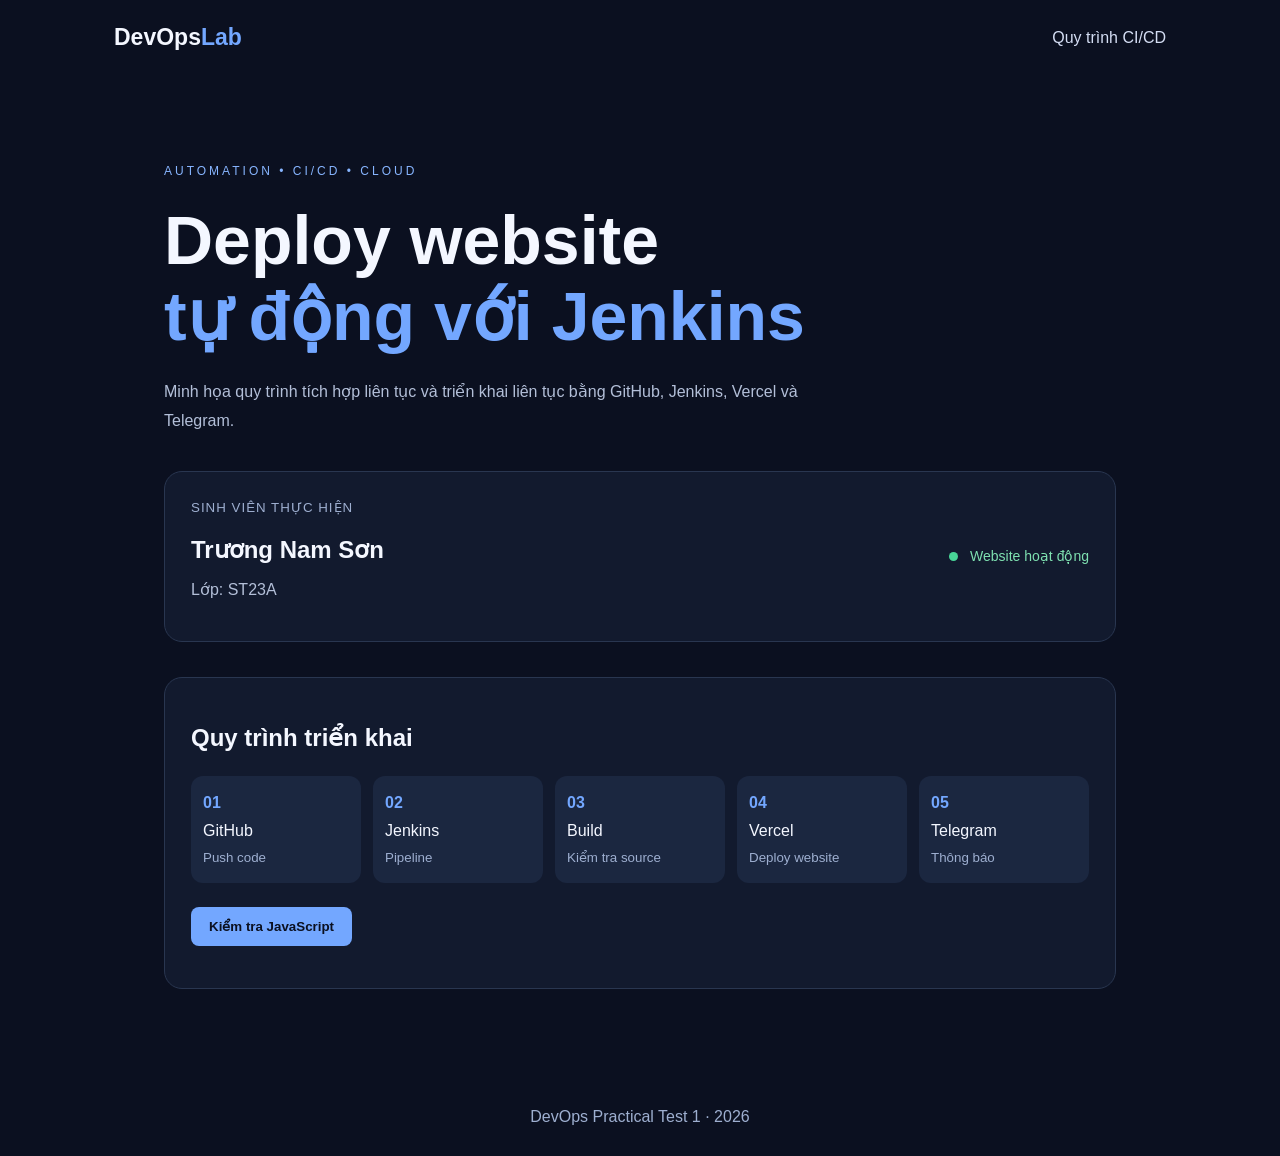
==== index.html @ c03a3200 "Initial website for DevOps CI/CD test" ====
<!DOCTYPE html>
<html lang="vi">
<head>
  <meta charset="UTF-8" />
  <meta name="viewport" content="width=device-width, initial-scale=1.0" />
  <title>DevOps CI/CD - Trương Nam Sơn</title>
  <link rel="stylesheet" href="style.css" />
</head>
<body>
  <header class="navbar">
    <div class="logo">DevOps<span>Lab</span></div>
    <a href="#pipeline" class="nav-link">Quy trình CI/CD</a>
  </header>

  <main class="hero">
    <div class="tag">AUTOMATION • CI/CD • CLOUD</div>
    <h1>Deploy website<br /><span>tự động với Jenkins</span></h1>
    <p>
      Minh họa quy trình tích hợp liên tục và triển khai liên tục
      bằng GitHub, Jenkins, Vercel và Telegram.
    </p>

    <div class="student-card">
      <div>
        <small>SINH VIÊN THỰC HIỆN</small>
        <h2>Trương Nam Sơn</h2>
        <p>Lớp: ST23A</p>
      </div>
      <div class="status">
        <span class="status-dot"></span>
        Website hoạt động
      </div>
    </div>

    <section id="pipeline" class="pipeline">
      <h2>Quy trình triển khai</h2>
      <div class="steps">
        <div class="step"><b>01</b><span>GitHub</span><small>Push code</small></div>
        <div class="step"><b>02</b><span>Jenkins</span><small>Pipeline</small></div>
        <div class="step"><b>03</b><span>Build</span><small>Kiểm tra source</small></div>
        <div class="step"><b>04</b><span>Vercel</span><small>Deploy website</small></div>
        <div class="step"><b>05</b><span>Telegram</span><small>Thông báo</small></div>
      </div>
      <button id="testButton">Kiểm tra JavaScript</button>
      <p id="message" aria-live="polite"></p>
    </section>
  </main>

  <footer>DevOps Practical Test 1 · 2026</footer>
  <script src="script.js"></script>
</body>
</html>
---- style.css ----
* {
  box-sizing: border-box;
}

body {
  margin: 0;
  font-family: Arial, sans-serif;
  background: #0b1020;
  color: #f4f7ff;
}

.navbar {
  max-width: 1100px;
  margin: auto;
  padding: 24px;
  display: flex;
  justify-content: space-between;
  align-items: center;
}

.logo {
  font-size: 23px;
  font-weight: bold;
}

.logo span,
.hero h1 span {
  color: #73a7ff;
}

.nav-link {
  color: #d4ddf3;
  text-decoration: none;
}

.hero {
  max-width: 1000px;
  margin: 65px auto;
  padding: 24px;
}

.tag {
  color: #87b5ff;
  letter-spacing: 3px;
  font-size: 12px;
}

h1 {
  font-size: clamp(38px, 7vw, 68px);
  line-height: 1.12;
  margin: 24px 0;
}

.hero > p {
  max-width: 650px;
  color: #b3bfd8;
  line-height: 1.8;
}

.student-card,
.pipeline {
  border: 1px solid #293650;
  border-radius: 18px;
  background: #121a2e;
  padding: 26px;
  margin-top: 35px;
}

.student-card {
  display: flex;
  justify-content: space-between;
  align-items: center;
  gap: 20px;
  flex-wrap: wrap;
}

.student-card small {
  color: #9eafd0;
  letter-spacing: 1px;
}

.student-card h2 {
  margin-bottom: 8px;
}

.student-card p {
  color: #b3bfd8;
}

.status {
  color: #7ee0b0;
  font-size: 14px;
}

.status-dot {
  display: inline-block;
  width: 9px;
  height: 9px;
  border-radius: 50%;
  background: #48d597;
  margin-right: 8px;
}

.steps {
  display: grid;
  grid-template-columns: repeat(auto-fit, minmax(130px, 1fr));
  gap: 12px;
  margin: 24px 0;
}

.step {
  background: #1b2740;
  border-radius: 12px;
  padding: 18px 12px;
  display: flex;
  flex-direction: column;
  gap: 10px;
}

.step b {
  color: #73a7ff;
}

.step small {
  color: #9eafd0;
}

button {
  background: #73a7ff;
  color: #0b1020;
  border: none;
  border-radius: 8px;
  padding: 12px 18px;
  font-weight: bold;
  cursor: pointer;
}

#message {
  color: #7ee0b0;
}

footer {
  text-align: center;
  padding: 30px;
  color: #9eafd0;
}

@media (max-width: 600px) {
  .hero {
    margin-top: 25px;
  }

  .navbar {
    padding: 18px;
  }
}
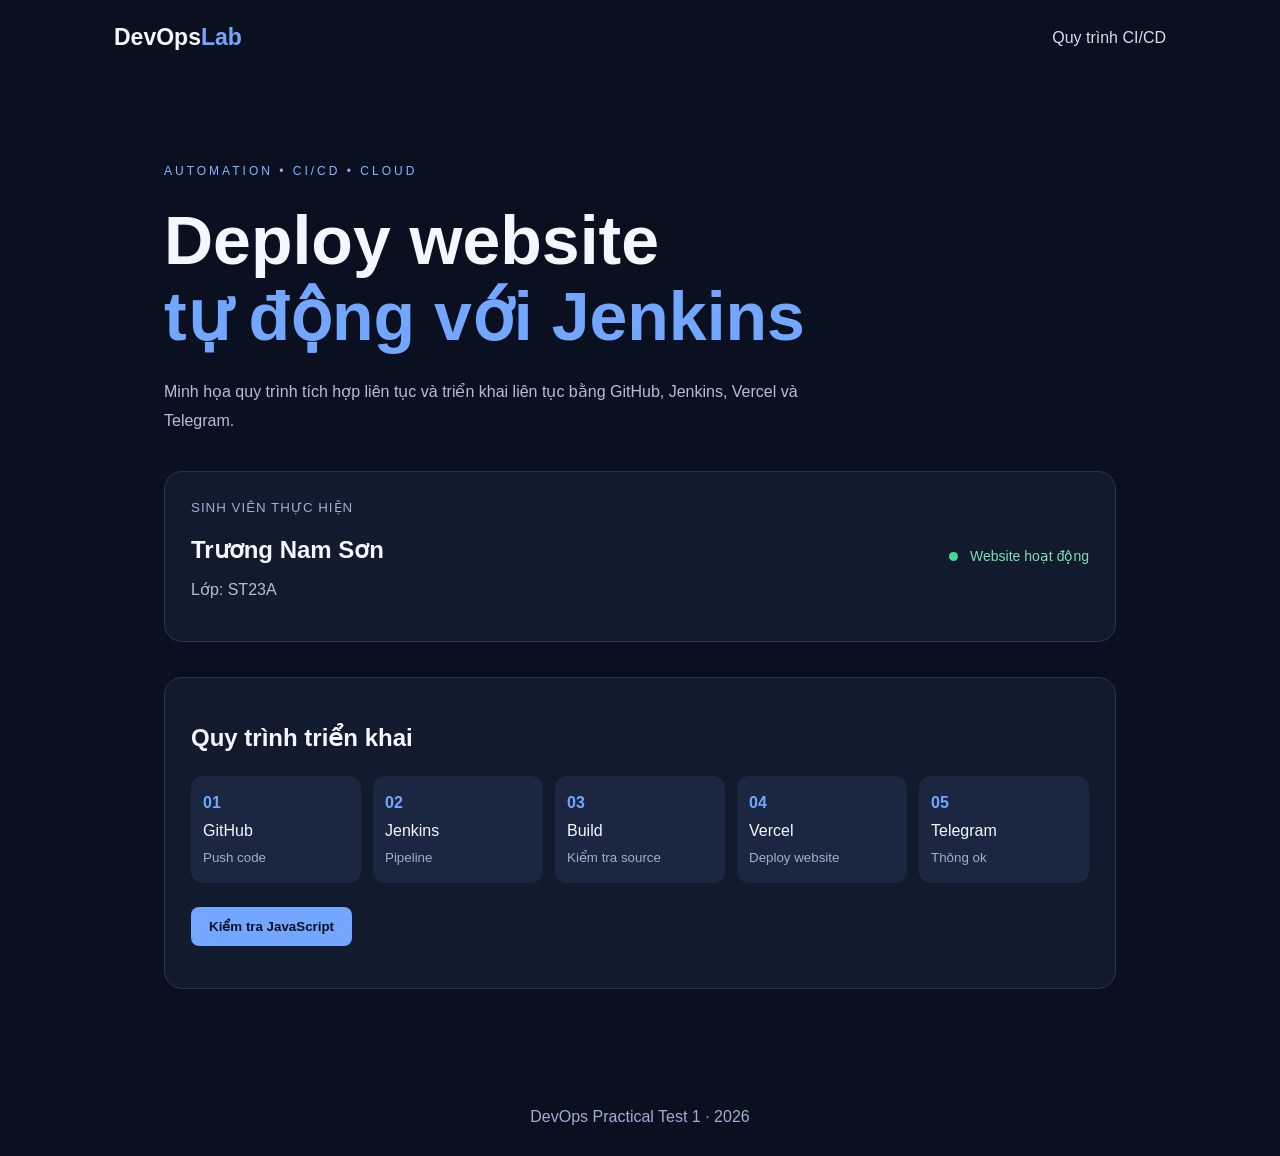
==== commit d08f6f5d: "ok" ====
--- a/index.html
+++ b/index.html
@@ -40,7 +40,7 @@
         <div class="step"><b>02</b><span>Jenkins</span><small>Pipeline</small></div>
         <div class="step"><b>03</b><span>Build</span><small>Kiểm tra source</small></div>
         <div class="step"><b>04</b><span>Vercel</span><small>Deploy website</small></div>
-        <div class="step"><b>05</b><span>Telegram</span><small>Thông báo</small></div>
+        <div class="step"><b>05</b><span>Telegram</span><small>Thông ok</small></div>
       </div>
       <button id="testButton">Kiểm tra JavaScript</button>
       <p id="message" aria-live="polite"></p>
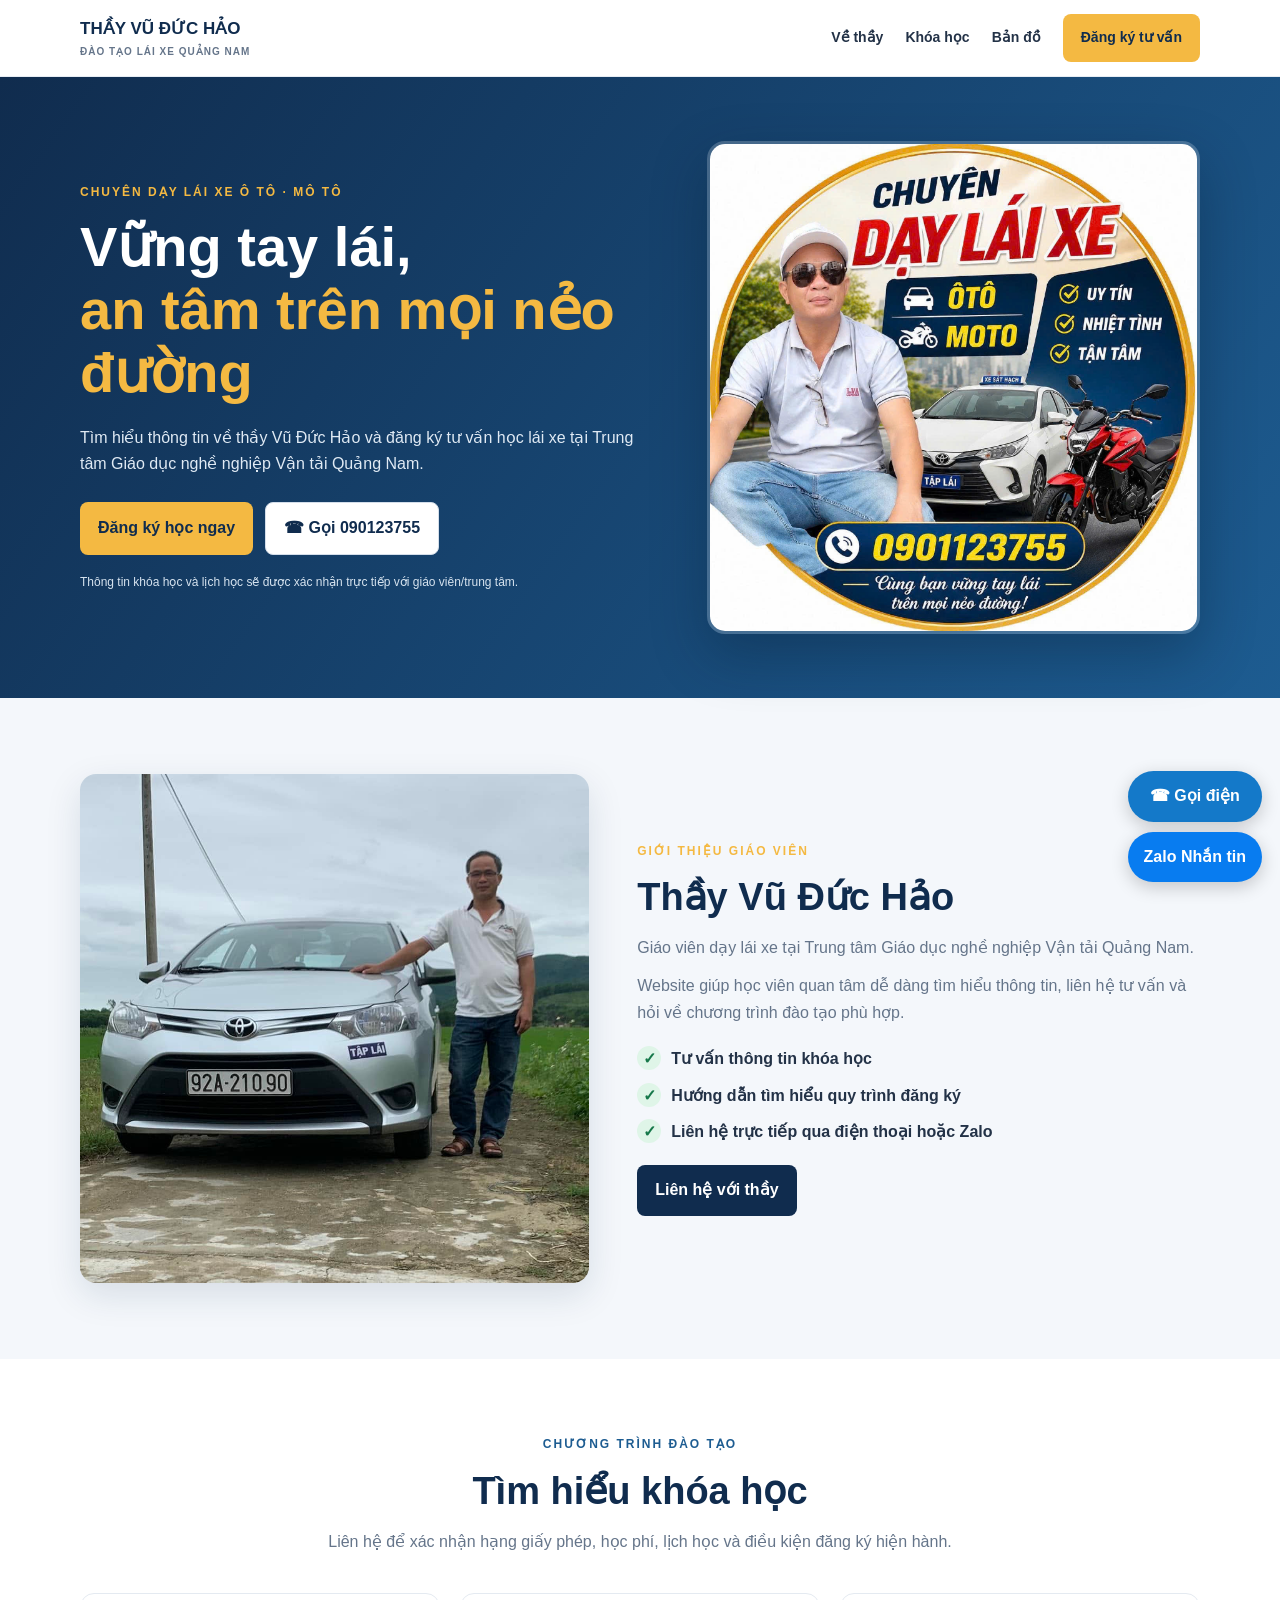
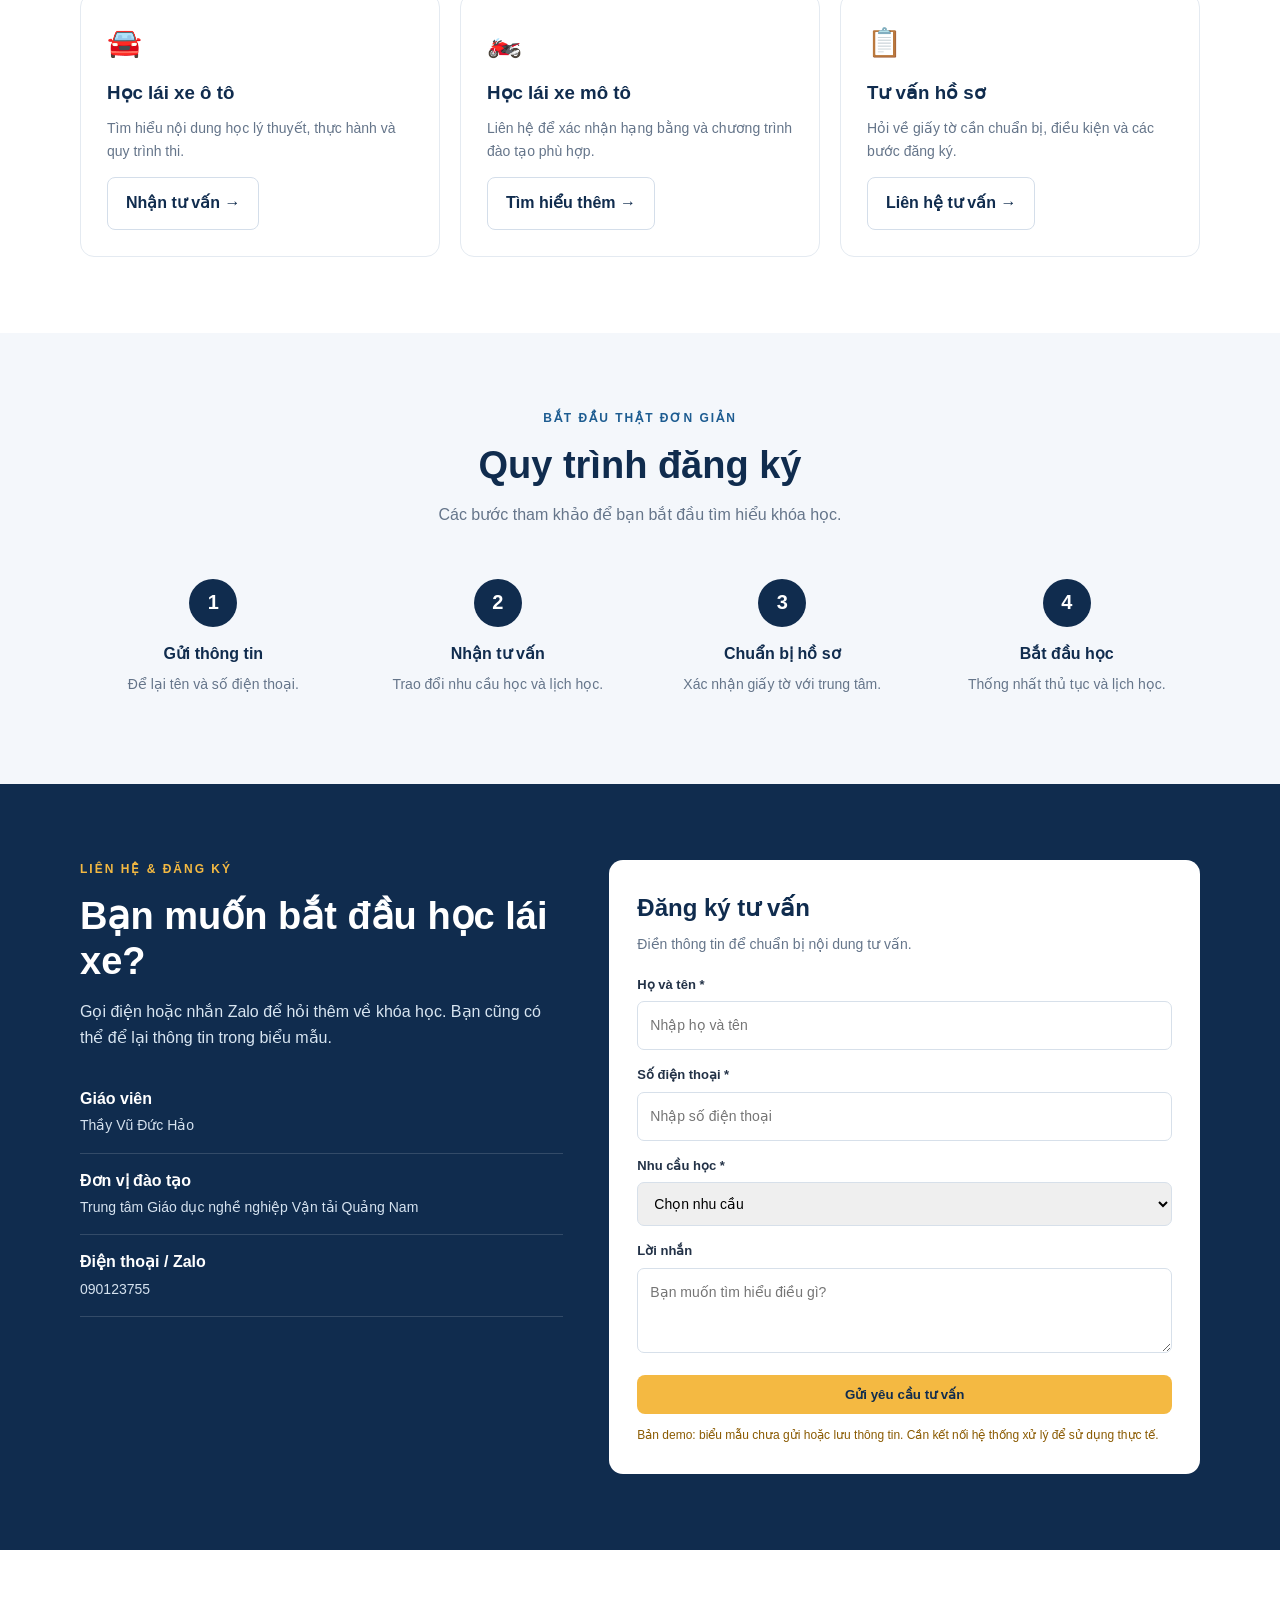
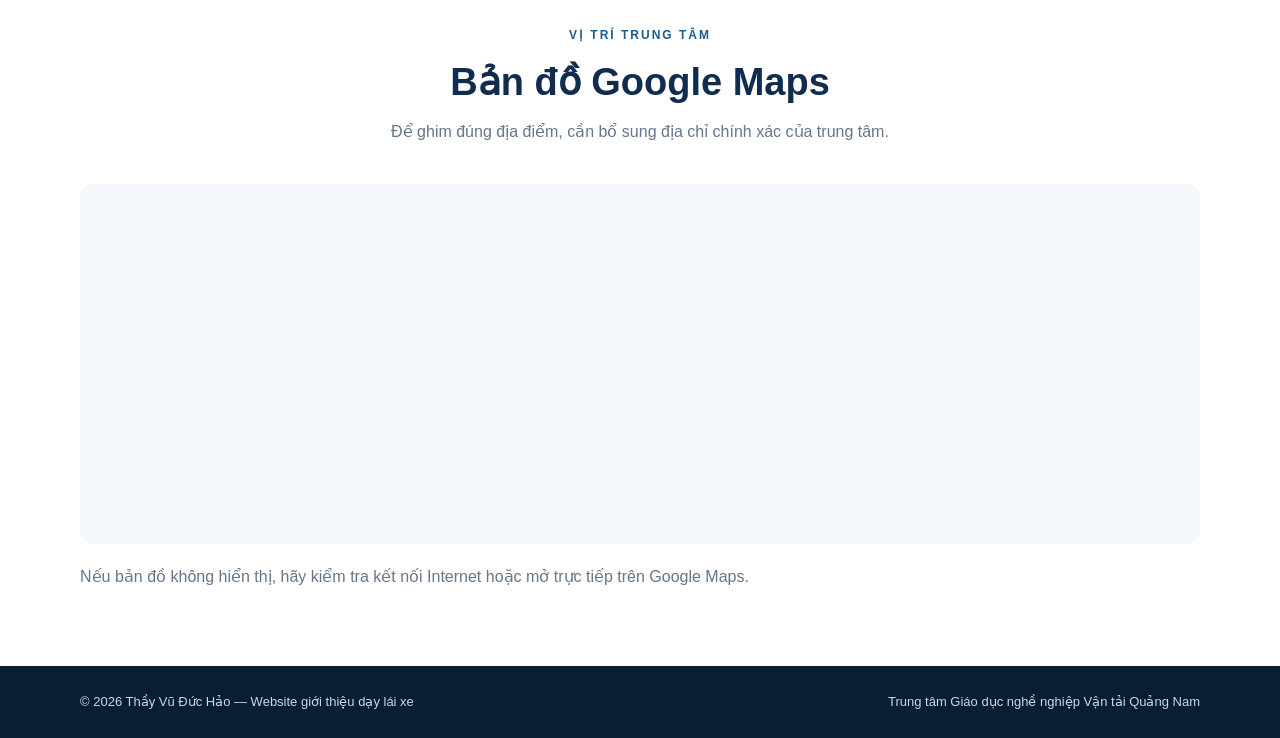
==== commit 9234168c: "Fix Jenkins deployment for root website Co-authored-by: Copilot <223556219+Copilot@users.noreply.git" ====
--- a/index.html
+++ b/index.html
@@ -1,53 +1,187 @@
-
 <!DOCTYPE html>
 <html lang="vi">
 <head>
-  <meta charset="UTF-8" />
-  <meta name="viewport" content="width=device-width, initial-scale=1.0" />
-  <title>DevOps CI/CD - Trương Nam Sơn</title>
-  <link rel="stylesheet" href="style.css" />
+<meta charset="UTF-8">
+<meta name="viewport" content="width=device-width, initial-scale=1.0">
+<meta name="theme-color" content="#102c4e">
+<title>Thầy Vũ Đức Hảo | Dạy lái xe Quảng Nam</title>
+<style>
+:root{--navy:#102c4e;--blue:#1d5c91;--gold:#f4b942;--ink:#233247;--muted:#65758a;--pale:#f4f7fb}
+*{box-sizing:border-box;margin:0;padding:0}
+html{scroll-behavior:smooth;scroll-padding-top:90px}
+body{font-family:Arial,Helvetica,sans-serif;color:var(--ink);line-height:1.65}
+a{text-decoration:none;color:inherit}
+.container{width:min(1120px,91%);margin:auto}
+header{position:sticky;top:0;z-index:10;background:#fff;border-bottom:1px solid #e7edf4}
+.nav{min-height:76px;display:flex;align-items:center;justify-content:space-between;gap:20px}
+.brand{font-weight:800;color:var(--navy);font-size:17px;line-height:1.3}
+.brand small{display:block;font-size:10px;letter-spacing:1px;color:var(--muted);margin-top:4px}
+.links{display:flex;align-items:center;gap:22px;font-size:14px;font-weight:700}
+.btn{display:inline-flex;align-items:center;justify-content:center;gap:8px;border:0;border-radius:8px;padding:12px 18px;font-weight:800;cursor:pointer;transition:.2s}
+.btn:hover{transform:translateY(-2px)}
+.gold{background:var(--gold);color:var(--navy)}
+.navy{background:var(--navy);color:#fff}
+.outline{border:1px solid #d4deea;color:var(--navy);background:#fff}
+.hero{background:linear-gradient(125deg,#102c4e,#1d5c91);color:#fff;padding:64px 0}
+.hero-grid{display:grid;grid-template-columns:1fr .85fr;align-items:center;gap:48px}
+.kicker{text-transform:uppercase;letter-spacing:2px;font-weight:800;font-size:12px;color:var(--gold);margin-bottom:14px}
+h1{font-size:clamp(36px,4.6vw,56px);line-height:1.12;margin-bottom:20px}
+h1 span{color:var(--gold)}
+.hero p{color:#e0eaf4;margin-bottom:25px;max-width:610px}
+.actions{display:flex;gap:12px;flex-wrap:wrap}
+.poster{width:100%;display:block;border-radius:18px;box-shadow:0 20px 55px #061a3155;border:3px solid #ffffff33}
+.note{font-size:12px;color:#d6e3ef;margin-top:18px}
+section{padding:76px 0}
+.section-head{text-align:center;max-width:700px;margin:0 auto 38px}
+.section-head .kicker{color:var(--blue)}
+h2{font-size:clamp(28px,3.4vw,38px);line-height:1.2;color:var(--navy);margin-bottom:14px}
+.section-head p,.muted{color:var(--muted)}
+.about{background:var(--pale)}
+.about-grid{display:grid;grid-template-columns:.95fr 1.05fr;align-items:center;gap:48px}
+.instructor-photo{width:100%;display:block;border-radius:16px;box-shadow:0 12px 35px #102c4e20}
+.about-copy p{color:var(--muted);margin:12px 0}
+.points{list-style:none;margin:20px 0}
+.points li{margin:10px 0;font-weight:600}
+.points li:before{content:"✓";display:inline-grid;place-items:center;background:#dff5e8;color:#16784a;border-radius:50%;width:24px;height:24px;margin-right:10px}
+.cards{display:grid;grid-template-columns:repeat(3,1fr);gap:20px}
+.card{padding:26px;border:1px solid #e4eaf1;border-radius:14px;background:#fff}
+.card .emoji{font-size:28px;margin-bottom:12px}
+.card h3{color:var(--navy);margin-bottom:8px}
+.card p{color:var(--muted);font-size:14px;margin-bottom:14px}
+.steps{background:var(--pale)}
+.step-grid{display:grid;grid-template-columns:repeat(4,1fr);gap:18px;text-align:center}
+.step{padding:12px}
+.number{width:48px;height:48px;margin:0 auto 14px;display:grid;place-items:center;border-radius:50%;background:var(--navy);color:white;font-weight:800;font-size:20px}
+.step h3{font-size:16px;color:var(--navy);margin-bottom:6px}
+.step p{font-size:14px;color:var(--muted)}
+.contact{background:var(--navy);color:#fff}
+.contact-grid{display:grid;grid-template-columns:.9fr 1.1fr;gap:46px;align-items:start}
+.contact h2{color:#fff}
+.contact-info>p{color:#d8e5f1;margin:14px 0 20px}
+.detail{padding:14px 0;border-bottom:1px solid #ffffff25}
+.detail strong{display:block}
+.detail span{color:#d5e2ef;font-size:14px;overflow-wrap:anywhere}
+.form{background:#fff;color:var(--ink);padding:28px;border-radius:14px}
+.form h3{font-size:24px;color:var(--navy);margin-bottom:5px}
+.form>p{color:var(--muted);font-size:14px;margin-bottom:18px}
+.field{margin-bottom:14px}
+label{display:block;font-size:13px;font-weight:700;margin-bottom:6px}
+input,select,textarea{width:100%;padding:12px;border:1px solid #d7e0ea;border-radius:7px;font:inherit;font-size:14px}
+textarea{min-height:85px;resize:vertical}
+.form button{width:100%}
+#form-notice{font-size:12px;color:#8a5a00;margin-top:12px}
+.map-wrap{background:#fff}
+.map-frame{width:100%;height:360px;border:0;border-radius:14px;background:var(--pale)}
+.map-placeholder{padding:22px;background:var(--pale);border-radius:12px;color:var(--muted);margin-top:14px}
+footer{background:#091e35;color:#cbd7e4;padding:25px 0;font-size:13px}
+.footer-row{display:flex;justify-content:space-between;gap:12px;flex-wrap:wrap}
+.floating{position:fixed;right:18px;bottom:18px;z-index:20;display:flex;flex-direction:column;gap:10px}
+.float-btn{display:flex;align-items:center;justify-content:center;gap:8px;padding:12px 16px;border-radius:999px;color:#fff;font-weight:800;box-shadow:0 5px 18px #0003}
+.call{background:#1479c9}.zalo{background:#087cf0}
+@media(max-width:820px){.links a:not(.btn){display:none}.hero-grid,.about-grid,.contact-grid{grid-template-columns:1fr;gap:30px}.hero{padding:48px 0}.poster{max-width:520px;margin:auto}.cards{grid-template-columns:1fr 1fr}.step-grid{grid-template-columns:1fr 1fr}}
+@media(max-width:520px){.nav{min-height:68px}.brand{font-size:14px}.nav>.btn{padding:10px;font-size:12px}.hero-grid{gap:26px}section{padding:55px 0}.cards,.step-grid{grid-template-columns:1fr}.form{padding:21px}.floating{right:10px;bottom:10px}.float-btn{padding:11px 13px;font-size:13px}}
+</style>
 </head>
 <body>
-  <header class="navbar">
-    <div class="logo">DevOps<span>Lab</span></div>
-    <a href="#pipeline" class="nav-link">Quy trình CI/CD</a>
-  </header>
-
-  <main class="hero">
-    <div class="tag">AUTOMATION • CI/CD • CLOUD</div>
-    <h1>Deploy website<br /><span>tự động với Jenkins</span></h1>
-    <p>
-      Minh họa quy trình tích hợp liên tục và triển khai liên tục
-      bằng GitHub, Jenkins, Vercel và Telegram.
-    </p>
-
-    <div class="student-card">
+<header>
+  <div class="container nav">
+    <a class="brand" href="#home">THẦY VŨ ĐỨC HẢO<small>ĐÀO TẠO LÁI XE QUẢNG NAM</small></a>
+    <nav class="links"><a href="#about">Về thầy</a><a href="#courses">Khóa học</a><a href="#map">Bản đồ</a><a class="btn gold" href="#contact">Đăng ký tư vấn</a></nav>
+  </div>
+</header>
+<main>
+  <section class="hero" id="home">
+    <div class="container hero-grid">
       <div>
-        <small>SINH VIÊN THỰC HIỆN</small>
-        <h2>Trương Nam Sơn</h2>
-        <p>Lớp: ST23A</p>
+        <div class="kicker">Chuyên dạy lái xe ô tô · mô tô</div>
+        <h1>Vững tay lái,<br><span>an tâm trên mọi nẻo đường</span></h1>
+        <p>Tìm hiểu thông tin về thầy Vũ Đức Hảo và đăng ký tư vấn học lái xe tại Trung tâm Giáo dục nghề nghiệp Vận tải Quảng Nam.</p>
+        <div class="actions"><a class="btn gold" href="#contact">Đăng ký học ngay</a><a class="btn outline" href="tel:090123755">☎ Gọi 090123755</a></div>
+        <div class="note">Thông tin khóa học và lịch học sẽ được xác nhận trực tiếp với giáo viên/trung tâm.</div>
       </div>
-      <div class="status">
-        <span class="status-dot"></span>
-        Website hoạt động
+      <img class="poster" src="assets/poster-day-lai-xe.png" alt="Poster giới thiệu dịch vụ dạy lái xe của thầy Vũ Đức Hảo">
+    </div>
+  </section>
+  <section class="about" id="about">
+    <div class="container about-grid">
+      <img class="instructor-photo" src="assets/thay-vu-duc-hao.jpg" alt="Thầy Vũ Đức Hảo đứng cạnh xe tập lái">
+      <div class="about-copy">
+        <div class="kicker">Giới thiệu giáo viên</div>
+        <h2>Thầy Vũ Đức Hảo</h2>
+        <p>Giáo viên dạy lái xe tại Trung tâm Giáo dục nghề nghiệp Vận tải Quảng Nam.</p>
+        <p>Website giúp học viên quan tâm dễ dàng tìm hiểu thông tin, liên hệ tư vấn và hỏi về chương trình đào tạo phù hợp.</p>
+        <ul class="points"><li>Tư vấn thông tin khóa học</li><li>Hướng dẫn tìm hiểu quy trình đăng ký</li><li>Liên hệ trực tiếp qua điện thoại hoặc Zalo</li></ul>
+        <a class="btn navy" href="#contact">Liên hệ với thầy</a>
       </div>
     </div>
-
-    <section id="pipeline" class="pipeline">
-      <h2>Quy trình triển khai</h2>
-      <div class="steps">
-        <div class="step"><b>01</b><span>GitHub</span><small>Push code</small></div>
-        <div class="step"><b>02</b><span>Jenkins</span><small>Pipeline</small></div>
-        <div class="step"><b>03</b><span>Build</span><small>Kiểm tra source</small></div>
-        <div class="step"><b>04</b><span>Vercel</span><small>Deploy website</small></div>
-        <div class="step"><b>05</b><span>Telegram</span><small>Thông ok</small></div>
+  </section>
+  <section id="courses">
+    <div class="container">
+      <div class="section-head"><div class="kicker">Chương trình đào tạo</div><h2>Tìm hiểu khóa học</h2><p>Liên hệ để xác nhận hạng giấy phép, học phí, lịch học và điều kiện đăng ký hiện hành.</p></div>
+      <div class="cards">
+        <article class="card"><div class="emoji">🚘</div><h3>Học lái xe ô tô</h3><p>Tìm hiểu nội dung học lý thuyết, thực hành và quy trình thi.</p><a class="btn outline" href="#contact">Nhận tư vấn →</a></article>
+        <article class="card"><div class="emoji">🏍️</div><h3>Học lái xe mô tô</h3><p>Liên hệ để xác nhận hạng bằng và chương trình đào tạo phù hợp.</p><a class="btn outline" href="#contact">Tìm hiểu thêm →</a></article>
+        <article class="card"><div class="emoji">📋</div><h3>Tư vấn hồ sơ</h3><p>Hỏi về giấy tờ cần chuẩn bị, điều kiện và các bước đăng ký.</p><a class="btn outline" href="#contact">Liên hệ tư vấn →</a></article>
       </div>
-      <button id="testButton">Kiểm tra JavaScript</button>
-      <p id="message" aria-live="polite"></p>
-    </section>
-  </main>
-
-  <footer>DevOps Practical Test 1 · 2026</footer>
-  <script src="script.js"></script>
+    </div>
+  </section>
+  <section class="steps">
+    <div class="container">
+      <div class="section-head"><div class="kicker">Bắt đầu thật đơn giản</div><h2>Quy trình đăng ký</h2><p>Các bước tham khảo để bạn bắt đầu tìm hiểu khóa học.</p></div>
+      <div class="step-grid">
+        <div class="step"><div class="number">1</div><h3>Gửi thông tin</h3><p>Để lại tên và số điện thoại.</p></div>
+        <div class="step"><div class="number">2</div><h3>Nhận tư vấn</h3><p>Trao đổi nhu cầu học và lịch học.</p></div>
+        <div class="step"><div class="number">3</div><h3>Chuẩn bị hồ sơ</h3><p>Xác nhận giấy tờ với trung tâm.</p></div>
+        <div class="step"><div class="number">4</div><h3>Bắt đầu học</h3><p>Thống nhất thủ tục và lịch học.</p></div>
+      </div>
+    </div>
+  </section>
+  <section class="contact" id="contact">
+    <div class="container contact-grid">
+      <div class="contact-info">
+        <div class="kicker">Liên hệ & đăng ký</div><h2>Bạn muốn bắt đầu học lái xe?</h2>
+        <p>Gọi điện hoặc nhắn Zalo để hỏi thêm về khóa học. Bạn cũng có thể để lại thông tin trong biểu mẫu.</p>
+        <div class="detail"><strong>Giáo viên</strong><span>Thầy Vũ Đức Hảo</span></div>
+        <div class="detail"><strong>Đơn vị đào tạo</strong><span>Trung tâm Giáo dục nghề nghiệp Vận tải Quảng Nam</span></div>
+        <div class="detail"><strong>Điện thoại / Zalo</strong><span>090123755</span></div>
+      </div>
+      <form class="form" id="registration-form">
+        <h3>Đăng ký tư vấn</h3><p>Điền thông tin để chuẩn bị nội dung tư vấn.</p>
+        <div class="field"><label for="fullname">Họ và tên *</label><input id="fullname" name="fullname" required placeholder="Nhập họ và tên"></div>
+        <div class="field"><label for="phone">Số điện thoại *</label><input id="phone" name="phone" type="tel" required pattern="[0-9+\s().-]{9,20}" placeholder="Nhập số điện thoại"></div>
+        <div class="field"><label for="course">Nhu cầu học *</label><select id="course" name="course" required><option value="">Chọn nhu cầu</option><option>Học lái xe ô tô</option><option>Học lái xe mô tô</option><option>Tư vấn hồ sơ</option><option>Nhu cầu khác</option></select></div>
+        <div class="field"><label for="message">Lời nhắn</label><textarea id="message" name="message" placeholder="Bạn muốn tìm hiểu điều gì?"></textarea></div>
+        <button class="btn gold" type="submit">Gửi yêu cầu tư vấn</button>
+        <div id="form-notice">Bản demo: biểu mẫu chưa gửi hoặc lưu thông tin. Cần kết nối hệ thống xử lý để sử dụng thực tế.</div>
+      </form>
+    </div>
+  </section>
+  <section class="map-wrap" id="map">
+    <div class="container">
+      <div class="section-head"><div class="kicker">Vị trí trung tâm</div><h2>Bản đồ Google Maps</h2><p>Để ghim đúng địa điểm, cần bổ sung địa chỉ chính xác của trung tâm.</p></div>
+      <iframe
+        class="map-frame"
+        src="https://www.google.com/maps/embed?pb=!1m18!1m12!1m3!1d24364.850025676464!2d108.28085655291652!3d15.89740580085532!2m3!1f0!2f0!3f0!3m2!1i1024!2i768!4f13.1!3m3!1m2!1s0x31420f0b77c86799%3A0x25ab56d33a44a5a1!2zVFJVTkcgVMOCTSBHRE5OIFbhuqxOIFThuqJJIFFOQU0!5e0!3m2!1sen!2s!4v1792072089832!5m2!1sen!2s"
+        title="Bản đồ Trung tâm Giáo dục nghề nghiệp Vận tải Quảng Nam"
+        allowfullscreen
+        loading="lazy"
+        referrerpolicy="strict-origin-when-cross-origin">
+      </iframe>
+      <p class="muted" style="margin-top:12px">Nếu bản đồ không hiển thị, hãy kiểm tra kết nối Internet hoặc mở trực tiếp trên Google Maps.</p>
+    </div>
+  </section>
+</main>
+<footer><div class="container footer-row"><span>© 2026 Thầy Vũ Đức Hảo — Website giới thiệu dạy lái xe</span><span>Trung tâm Giáo dục nghề nghiệp Vận tải Quảng Nam</span></div></footer>
+<div class="floating">
+  <a class="float-btn call" href="tel:090123755" aria-label="Gọi điện">☎ Gọi điện</a>
+  <a class="float-btn zalo" href="https://zalo.me/090123755" target="_blank" rel="noopener" aria-label="Nhắn Zalo">Zalo Nhắn tin</a>
+</div>
+<script>
+document.getElementById('registration-form').addEventListener('submit', function(event){
+  event.preventDefault();
+  document.getElementById('form-notice').textContent =
+    'Đây là bản demo giao diện. Thông tin chưa được gửi đi hoặc lưu lại; cần kết nối hệ thống nhận đăng ký để sử dụng thực tế.';
+});
+</script>
 </body>
 </html>
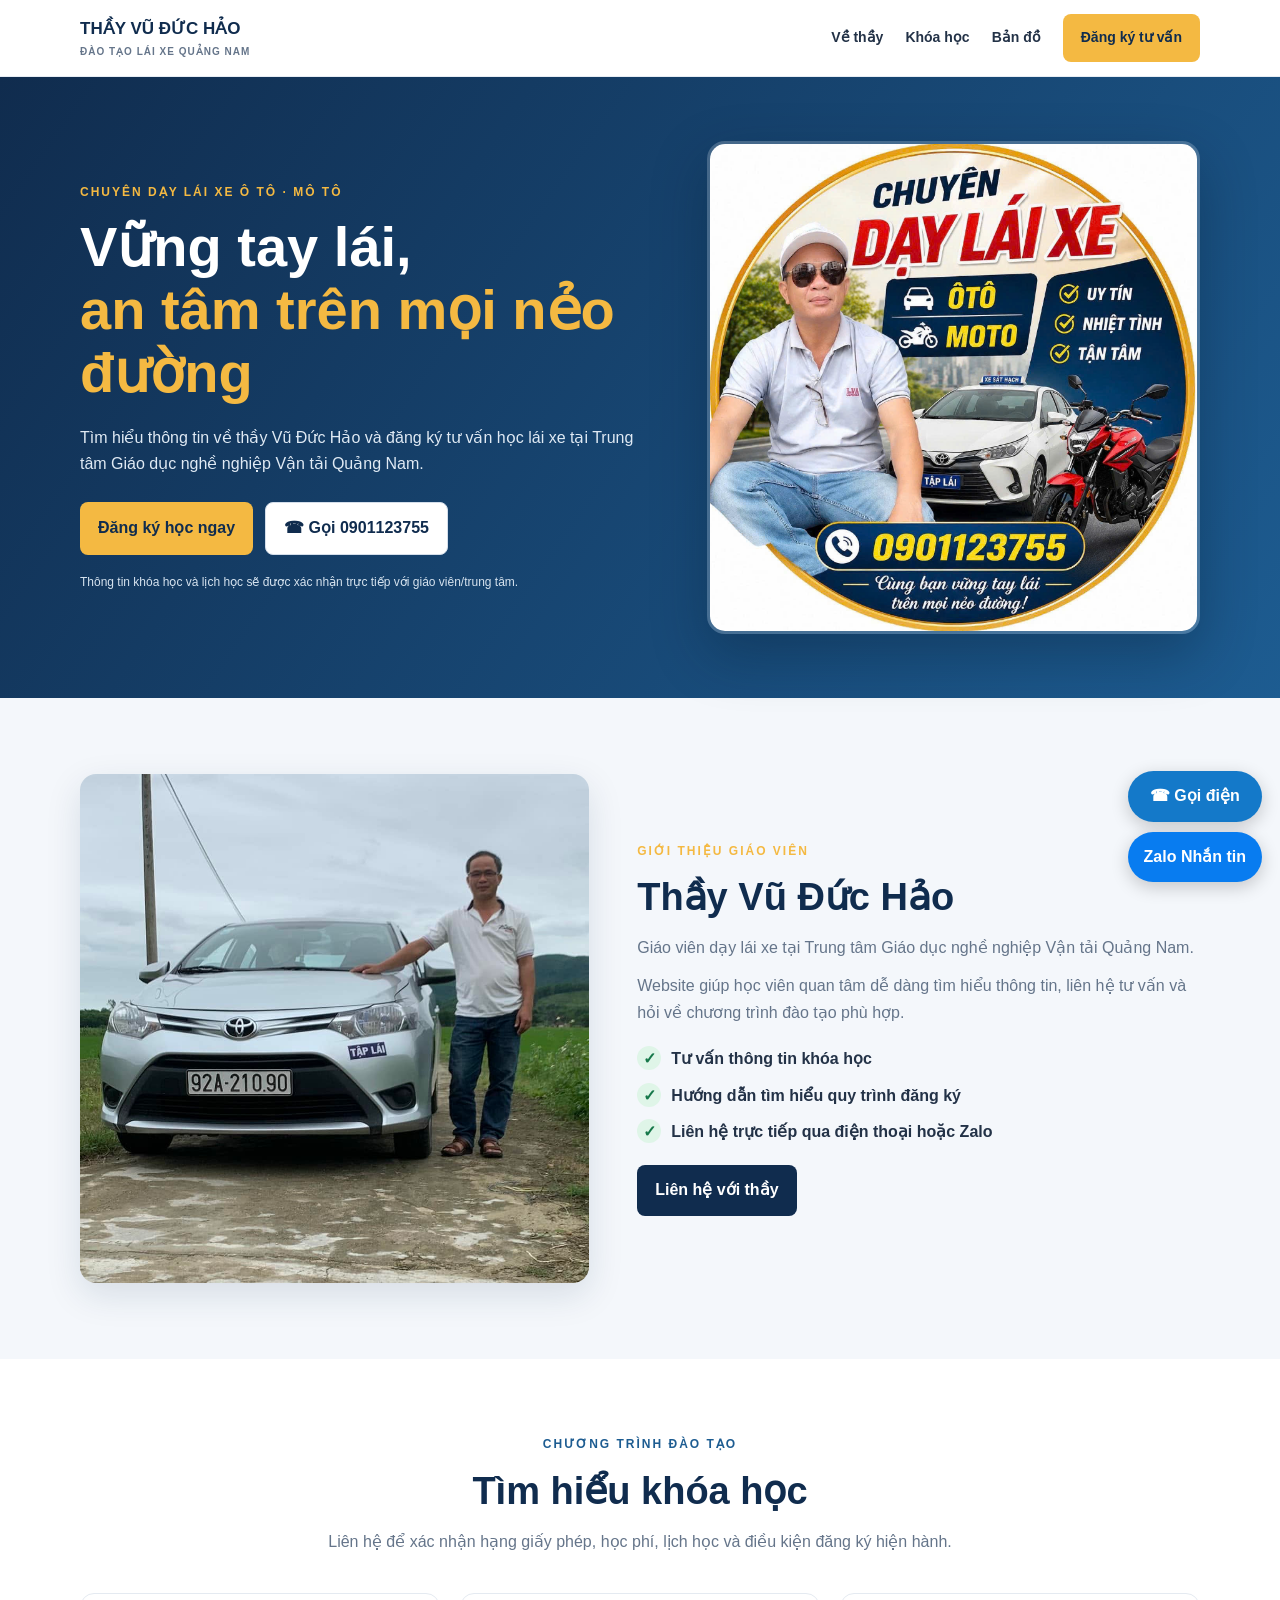
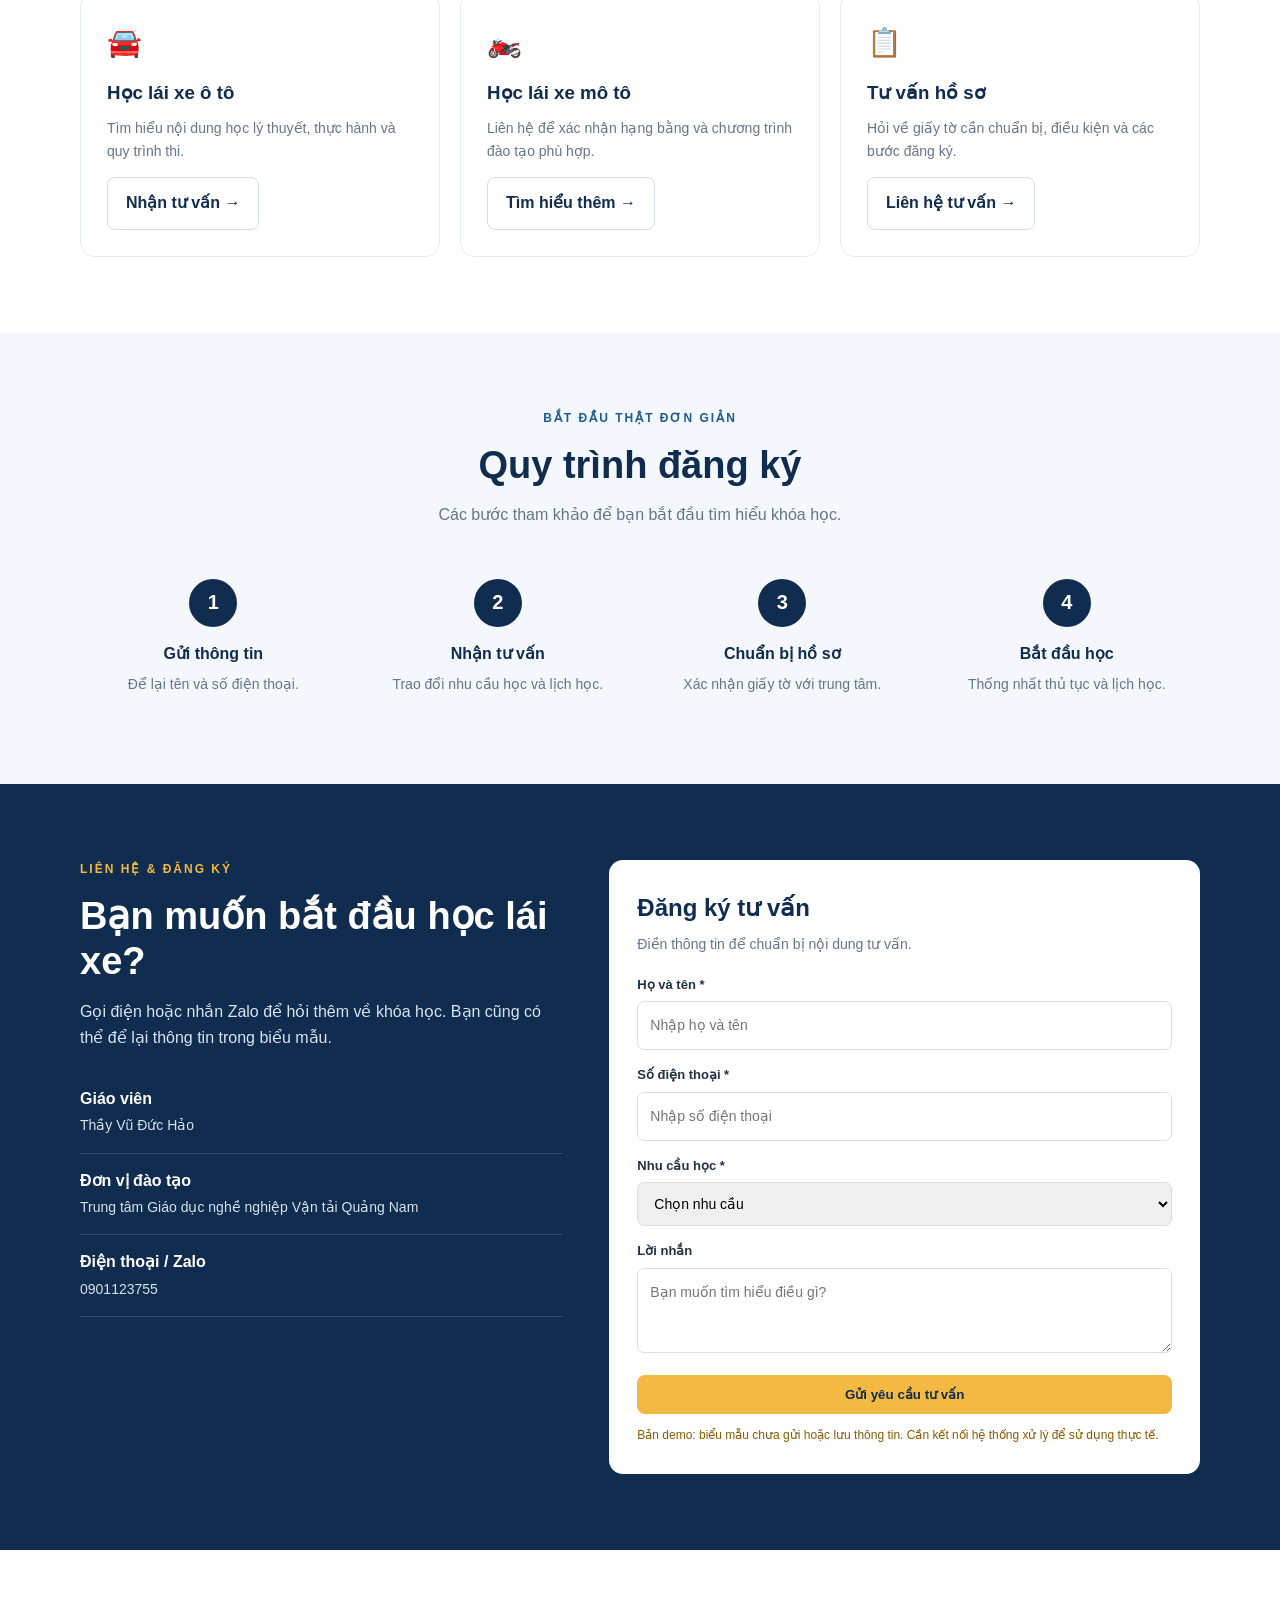
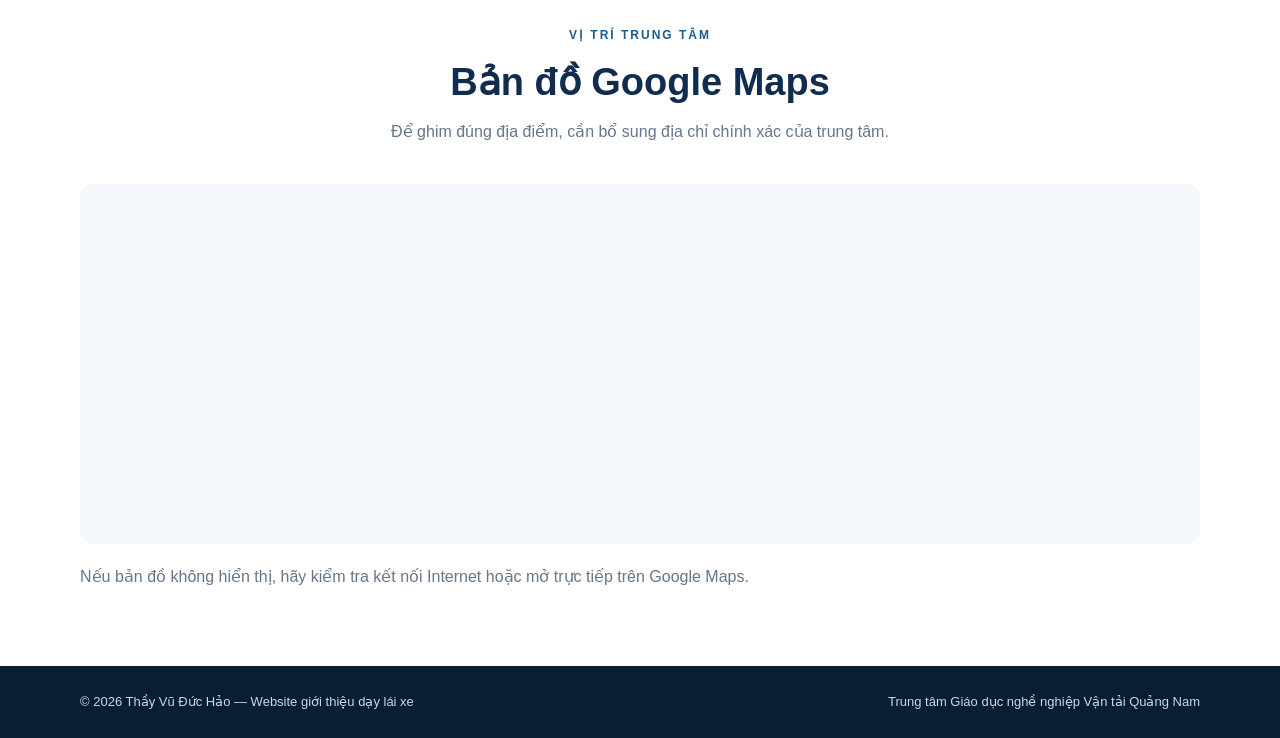
==== commit 8a433c98: "fix number" ====
--- a/index.html
+++ b/index.html
@@ -96,7 +96,7 @@
         <div class="kicker">Chuyên dạy lái xe ô tô · mô tô</div>
         <h1>Vững tay lái,<br><span>an tâm trên mọi nẻo đường</span></h1>
         <p>Tìm hiểu thông tin về thầy Vũ Đức Hảo và đăng ký tư vấn học lái xe tại Trung tâm Giáo dục nghề nghiệp Vận tải Quảng Nam.</p>
-        <div class="actions"><a class="btn gold" href="#contact">Đăng ký học ngay</a><a class="btn outline" href="tel:090123755">☎ Gọi 090123755</a></div>
+        <div class="actions"><a class="btn gold" href="#contact">Đăng ký học ngay</a><a class="btn outline" href="tel:0901123755">☎ Gọi 0901123755</a></div>
         <div class="note">Thông tin khóa học và lịch học sẽ được xác nhận trực tiếp với giáo viên/trung tâm.</div>
       </div>
       <img class="poster" src="assets/poster-day-lai-xe.png" alt="Poster giới thiệu dịch vụ dạy lái xe của thầy Vũ Đức Hảo">
@@ -143,7 +143,7 @@
         <p>Gọi điện hoặc nhắn Zalo để hỏi thêm về khóa học. Bạn cũng có thể để lại thông tin trong biểu mẫu.</p>
         <div class="detail"><strong>Giáo viên</strong><span>Thầy Vũ Đức Hảo</span></div>
         <div class="detail"><strong>Đơn vị đào tạo</strong><span>Trung tâm Giáo dục nghề nghiệp Vận tải Quảng Nam</span></div>
-        <div class="detail"><strong>Điện thoại / Zalo</strong><span>090123755</span></div>
+        <div class="detail"><strong>Điện thoại / Zalo</strong><span>0901123755</span></div>
       </div>
       <form class="form" id="registration-form">
         <h3>Đăng ký tư vấn</h3><p>Điền thông tin để chuẩn bị nội dung tư vấn.</p>
@@ -173,8 +173,8 @@
 </main>
 <footer><div class="container footer-row"><span>© 2026 Thầy Vũ Đức Hảo — Website giới thiệu dạy lái xe</span><span>Trung tâm Giáo dục nghề nghiệp Vận tải Quảng Nam</span></div></footer>
 <div class="floating">
-  <a class="float-btn call" href="tel:090123755" aria-label="Gọi điện">☎ Gọi điện</a>
-  <a class="float-btn zalo" href="https://zalo.me/090123755" target="_blank" rel="noopener" aria-label="Nhắn Zalo">Zalo Nhắn tin</a>
+  <a class="float-btn call" href="tel:0901123755" aria-label="Gọi điện">☎ Gọi điện</a>
+  <a class="float-btn zalo" href="https://zalo.me/0901123755" target="_blank" rel="noopener" aria-label="Nhắn Zalo">Zalo Nhắn tin</a>
 </div>
 <script>
 document.getElementById('registration-form').addEventListener('submit', function(event){
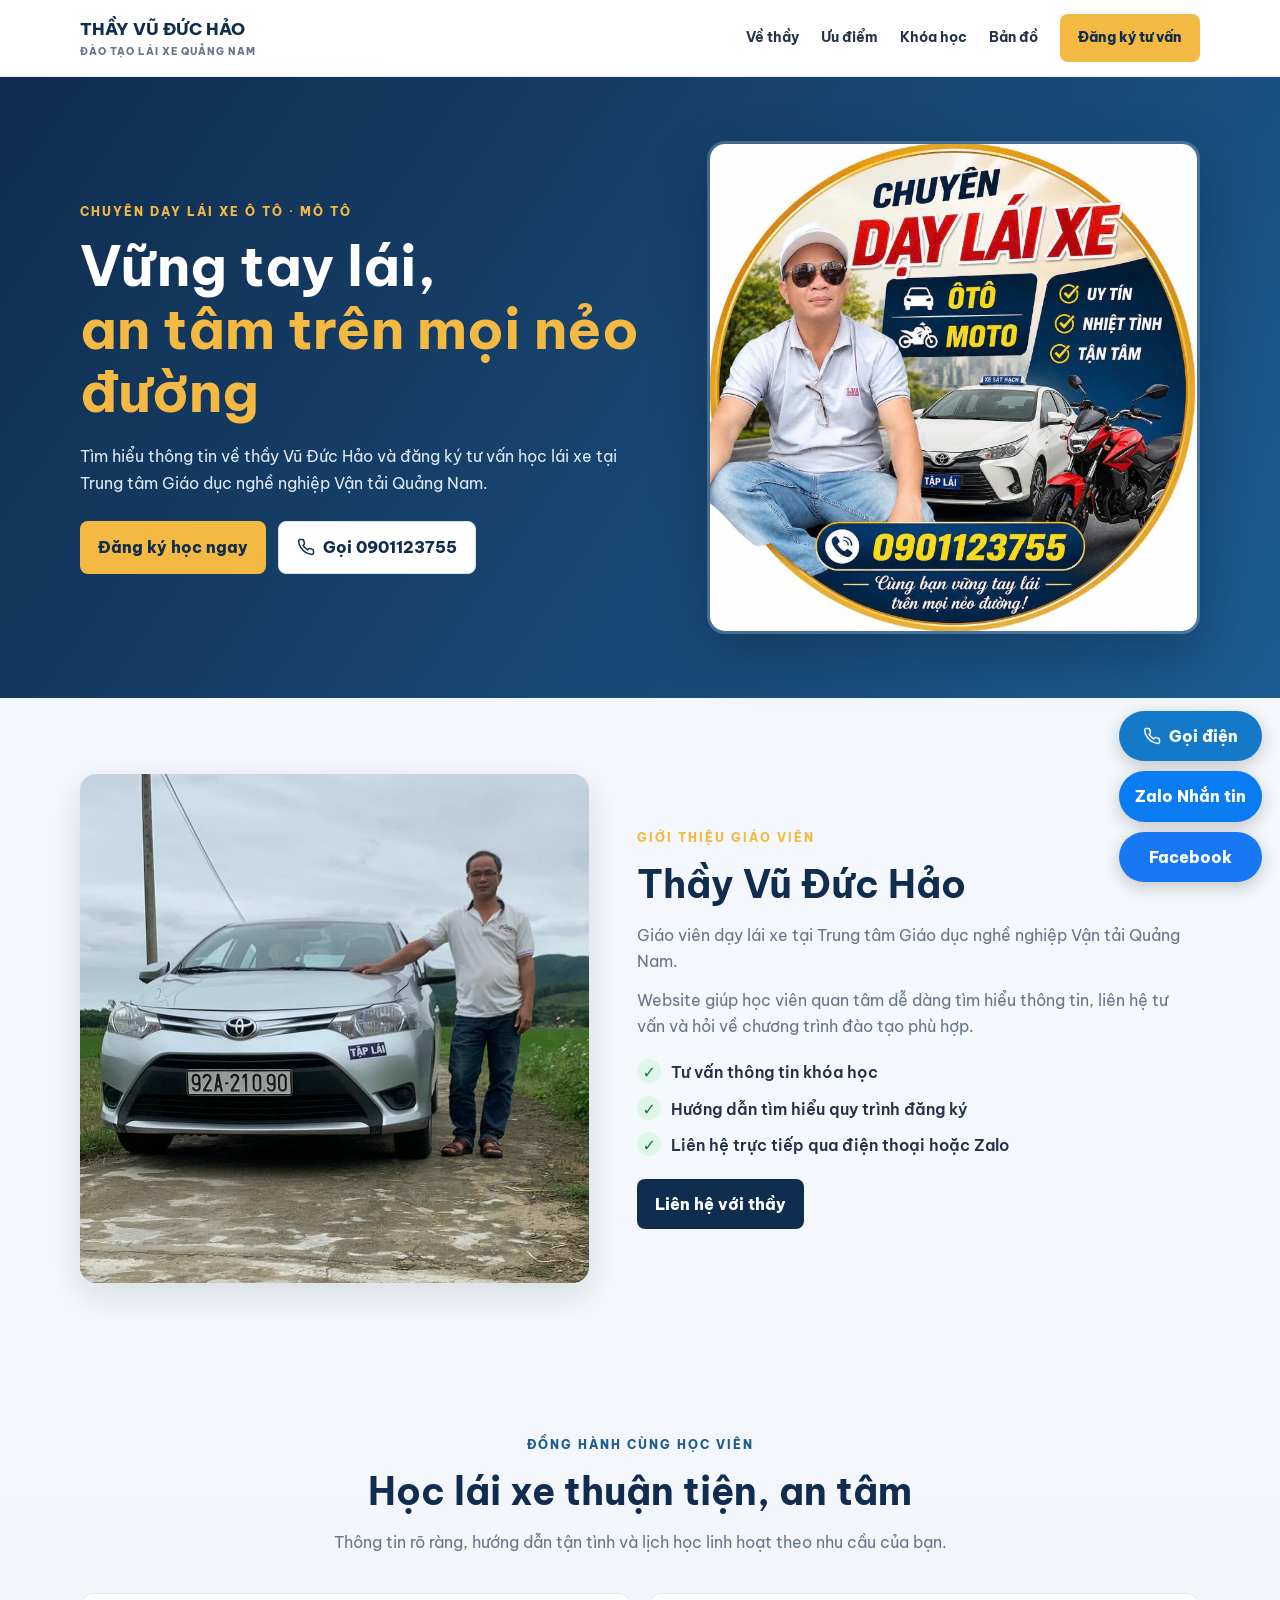
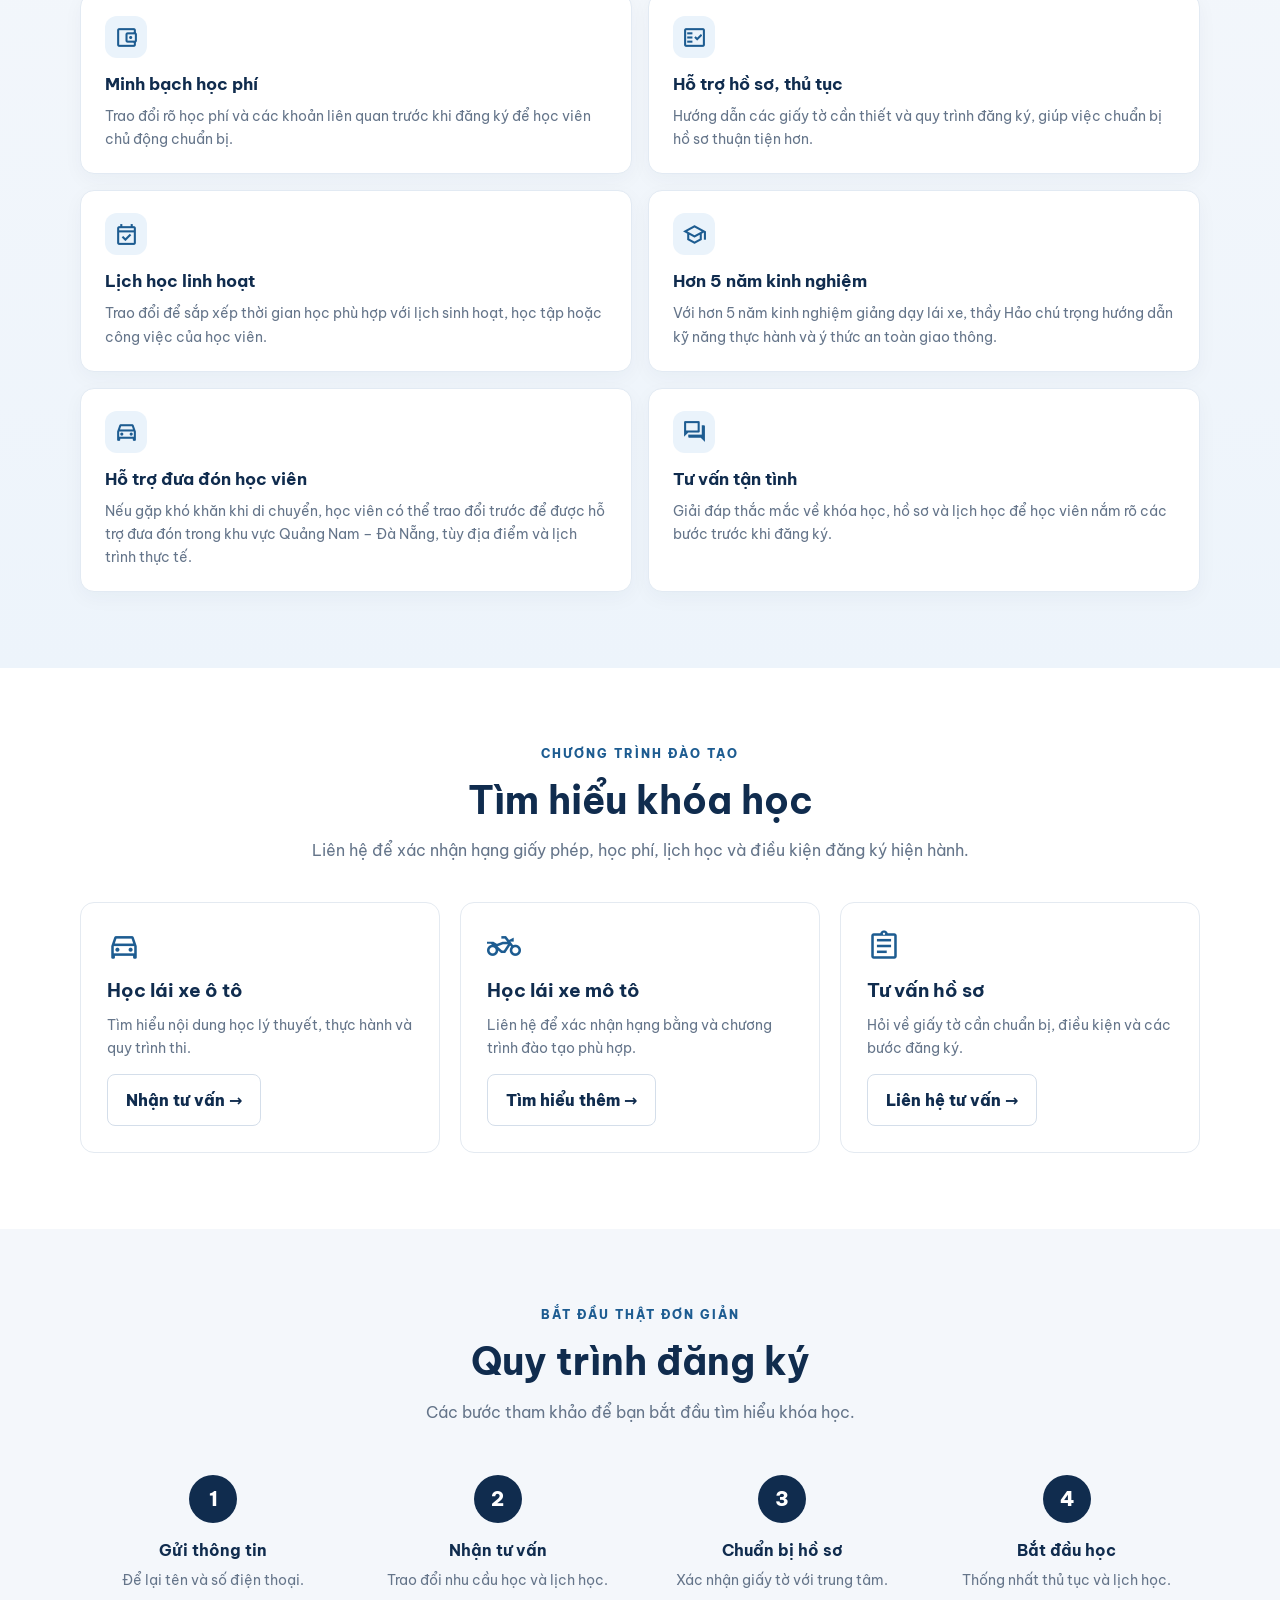
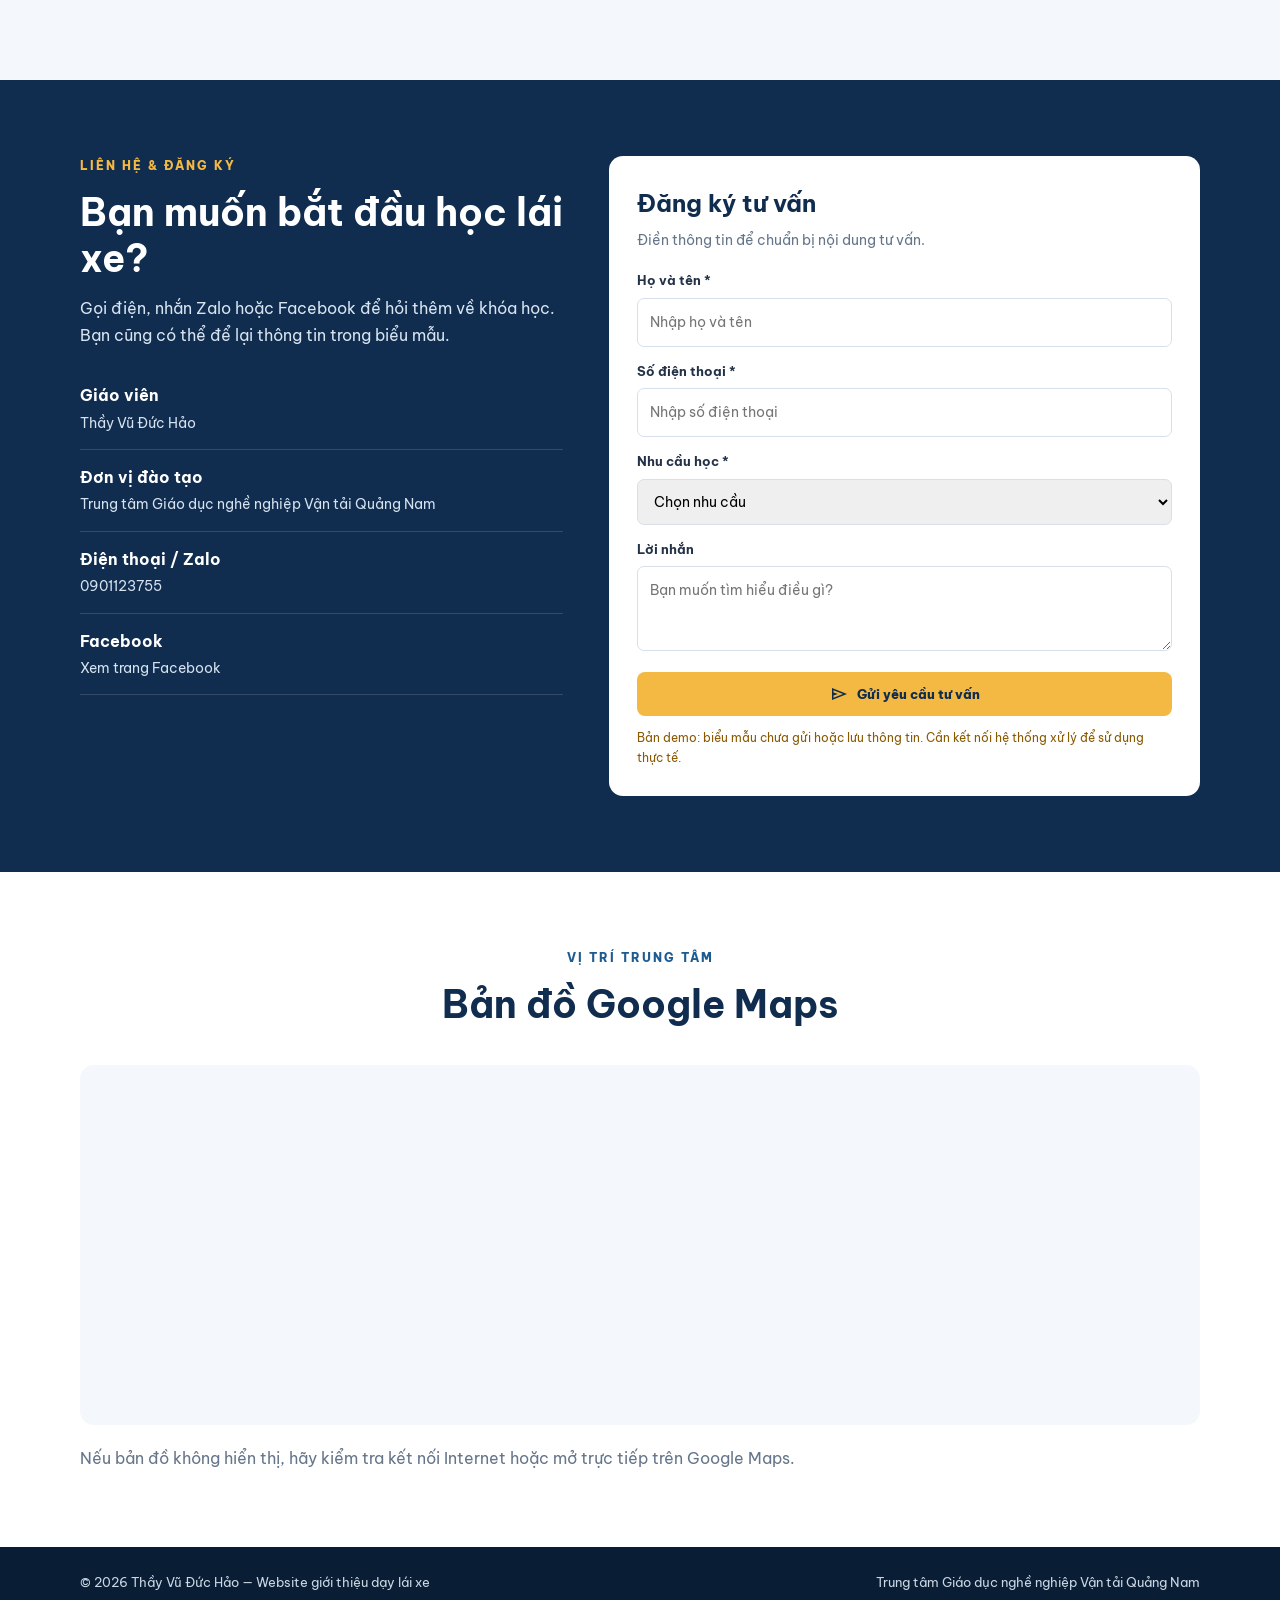
==== commit 7254dccb: "Update driving lesson website content Co-authored-by: Copilot <223556219+Copilot@users.noreply.githu" ====
--- a/index.html
+++ b/index.html
@@ -5,11 +5,15 @@
 <meta name="viewport" content="width=device-width, initial-scale=1.0">
 <meta name="theme-color" content="#102c4e">
 <title>Thầy Vũ Đức Hảo | Dạy lái xe Quảng Nam</title>
+<link rel="preconnect" href="https://fonts.googleapis.com">
+<link rel="preconnect" href="https://fonts.gstatic.com" crossorigin>
+<link href="https://fonts.googleapis.com/css2?family=Be+Vietnam+Pro:wght@400;500;600;700;800&display=swap" rel="stylesheet">
+<link href="https://fonts.googleapis.com/css2?family=Material+Symbols+Outlined:opsz,wght,FILL,GRAD@20..48,400,0,0" rel="stylesheet">
 <style>
 :root{--navy:#102c4e;--blue:#1d5c91;--gold:#f4b942;--ink:#233247;--muted:#65758a;--pale:#f4f7fb}
 *{box-sizing:border-box;margin:0;padding:0}
 html{scroll-behavior:smooth;scroll-padding-top:90px}
-body{font-family:Arial,Helvetica,sans-serif;color:var(--ink);line-height:1.65}
+body{font-family:"Be Vietnam Pro",system-ui,-apple-system,"Segoe UI",sans-serif;color:var(--ink);line-height:1.65}
 a{text-decoration:none;color:inherit}
 .container{width:min(1120px,91%);margin:auto}
 header{position:sticky;top:0;z-index:10;background:#fff;border-bottom:1px solid #e7edf4}
@@ -45,9 +49,18 @@
 .points li:before{content:"✓";display:inline-grid;place-items:center;background:#dff5e8;color:#16784a;border-radius:50%;width:24px;height:24px;margin-right:10px}
 .cards{display:grid;grid-template-columns:repeat(3,1fr);gap:20px}
 .card{padding:26px;border:1px solid #e4eaf1;border-radius:14px;background:#fff}
-.card .emoji{font-size:28px;margin-bottom:12px}
+.card-icon{width:34px;height:34px;color:var(--blue);margin-bottom:12px;display:grid;place-items:center}
+.card-icon .material-icon{font-size:34px}
 .card h3{color:var(--navy);margin-bottom:8px}
 .card p{color:var(--muted);font-size:14px;margin-bottom:14px}
+.benefits{background:linear-gradient(180deg,#f4f7fb 0%,#edf4fb 100%)}
+.benefits-grid{display:grid;grid-template-columns:repeat(2,1fr);gap:16px}
+.benefit-card{padding:22px 24px;background:#fff;border:1px solid #e2eaf3;border-radius:14px;box-shadow:0 6px 20px #102c4e0a;transition:transform .2s,border-color .2s,box-shadow .2s}
+.benefit-card:hover{transform:translateY(-3px);border-color:#b9d0e6;box-shadow:0 12px 28px #102c4e14}
+.benefit-icon{width:42px;height:42px;display:grid;place-items:center;margin-bottom:12px;border-radius:12px;background:#eaf3fb;color:var(--blue)}
+.benefit-icon .material-icon{font-size:25px}
+.benefit-card h3{color:var(--navy);font-size:17px;margin-bottom:7px}
+.benefit-card p{color:var(--muted);font-size:14px}
 .steps{background:var(--pale)}
 .step-grid{display:grid;grid-template-columns:repeat(4,1fr);gap:18px;text-align:center}
 .step{padding:12px}
@@ -62,6 +75,7 @@
 .detail strong{display:block}
 .detail span{color:#d5e2ef;font-size:14px;overflow-wrap:anywhere}
 .form{background:#fff;color:var(--ink);padding:28px;border-radius:14px}
+.form,.form button,.form input,.form select,.form textarea{font-family:"Be Vietnam Pro",system-ui,-apple-system,"Segoe UI",sans-serif}
 .form h3{font-size:24px;color:var(--navy);margin-bottom:5px}
 .form>p{color:var(--muted);font-size:14px;margin-bottom:18px}
 .field{margin-bottom:14px}
@@ -69,6 +83,7 @@
 input,select,textarea{width:100%;padding:12px;border:1px solid #d7e0ea;border-radius:7px;font:inherit;font-size:14px}
 textarea{min-height:85px;resize:vertical}
 .form button{width:100%}
+.material-icon{font-family:"Material Symbols Outlined";font-weight:normal;font-style:normal;font-size:20px;line-height:1;letter-spacing:normal;text-transform:none;display:inline-block;white-space:nowrap;word-wrap:normal;direction:ltr;-webkit-font-feature-settings:"liga";-webkit-font-smoothing:antialiased}
 #form-notice{font-size:12px;color:#8a5a00;margin-top:12px}
 .map-wrap{background:#fff}
 .map-frame{width:100%;height:360px;border:0;border-radius:14px;background:var(--pale)}
@@ -77,16 +92,16 @@
 .footer-row{display:flex;justify-content:space-between;gap:12px;flex-wrap:wrap}
 .floating{position:fixed;right:18px;bottom:18px;z-index:20;display:flex;flex-direction:column;gap:10px}
 .float-btn{display:flex;align-items:center;justify-content:center;gap:8px;padding:12px 16px;border-radius:999px;color:#fff;font-weight:800;box-shadow:0 5px 18px #0003}
-.call{background:#1479c9}.zalo{background:#087cf0}
+.call{background:#1479c9}.zalo{background:#087cf0}.facebook{background:#1877f2}
 @media(max-width:820px){.links a:not(.btn){display:none}.hero-grid,.about-grid,.contact-grid{grid-template-columns:1fr;gap:30px}.hero{padding:48px 0}.poster{max-width:520px;margin:auto}.cards{grid-template-columns:1fr 1fr}.step-grid{grid-template-columns:1fr 1fr}}
-@media(max-width:520px){.nav{min-height:68px}.brand{font-size:14px}.nav>.btn{padding:10px;font-size:12px}.hero-grid{gap:26px}section{padding:55px 0}.cards,.step-grid{grid-template-columns:1fr}.form{padding:21px}.floating{right:10px;bottom:10px}.float-btn{padding:11px 13px;font-size:13px}}
+@media(max-width:520px){.nav{min-height:68px}.brand{font-size:14px}.nav>.btn{padding:10px;font-size:12px}.hero-grid{gap:26px}section{padding:55px 0}.cards,.step-grid,.benefits-grid{grid-template-columns:1fr}.benefit-card{padding:20px}.form{padding:21px}.floating{right:10px;bottom:10px}.float-btn{padding:11px 13px;font-size:13px}}
 </style>
 </head>
 <body>
 <header>
   <div class="container nav">
     <a class="brand" href="#home">THẦY VŨ ĐỨC HẢO<small>ĐÀO TẠO LÁI XE QUẢNG NAM</small></a>
-    <nav class="links"><a href="#about">Về thầy</a><a href="#courses">Khóa học</a><a href="#map">Bản đồ</a><a class="btn gold" href="#contact">Đăng ký tư vấn</a></nav>
+    <nav class="links"><a href="#about">Về thầy</a><a href="#benefits">Ưu điểm</a><a href="#courses">Khóa học</a><a href="#map">Bản đồ</a><a class="btn gold" href="#contact">Đăng ký tư vấn</a></nav>
   </div>
 </header>
 <main>
@@ -96,8 +111,7 @@
         <div class="kicker">Chuyên dạy lái xe ô tô · mô tô</div>
         <h1>Vững tay lái,<br><span>an tâm trên mọi nẻo đường</span></h1>
         <p>Tìm hiểu thông tin về thầy Vũ Đức Hảo và đăng ký tư vấn học lái xe tại Trung tâm Giáo dục nghề nghiệp Vận tải Quảng Nam.</p>
-        <div class="actions"><a class="btn gold" href="#contact">Đăng ký học ngay</a><a class="btn outline" href="tel:0901123755">☎ Gọi 0901123755</a></div>
-        <div class="note">Thông tin khóa học và lịch học sẽ được xác nhận trực tiếp với giáo viên/trung tâm.</div>
+        <div class="actions"><a class="btn gold" href="#contact">Đăng ký học ngay</a><a class="btn outline" href="tel:0901123755"><svg aria-hidden="true" width="18" height="18" viewBox="0 0 24 24" fill="none" stroke="currentColor" stroke-width="2" stroke-linecap="round" stroke-linejoin="round"><path d="M22 16.92v3a2 2 0 0 1-2.18 2 19.79 19.79 0 0 1-8.63-3.07 19.5 19.5 0 0 1-6-6A19.79 19.79 0 0 1 2.12 4.18 2 2 0 0 1 4.11 2h3a2 2 0 0 1 2 1.72c.12.96.36 1.9.7 2.8a2 2 0 0 1-.45 2.11L8.09 9.91a16 16 0 0 0 6 6l1.27-1.27a2 2 0 0 1 2.11-.45c.9.34 1.84.58 2.8.7A2 2 0 0 1 22 16.92z"/></svg>Gọi 0901123755</a></div>
       </div>
       <img class="poster" src="assets/poster-day-lai-xe.png" alt="Poster giới thiệu dịch vụ dạy lái xe của thầy Vũ Đức Hảo">
     </div>
@@ -115,13 +129,26 @@
       </div>
     </div>
   </section>
+  <section class="benefits" id="benefits">
+    <div class="container">
+      <div class="section-head"><div class="kicker">Đồng hành cùng học viên</div><h2>Học lái xe thuận tiện, an tâm</h2><p>Thông tin rõ ràng, hướng dẫn tận tình và lịch học linh hoạt theo nhu cầu của bạn.</p></div>
+      <div class="benefits-grid">
+        <article class="benefit-card"><div class="benefit-icon"><span class="material-icon" aria-hidden="true">account_balance_wallet</span></div><h3>Minh bạch học phí</h3><p>Trao đổi rõ học phí và các khoản liên quan trước khi đăng ký để học viên chủ động chuẩn bị.</p></article>
+        <article class="benefit-card"><div class="benefit-icon"><span class="material-icon" aria-hidden="true">fact_check</span></div><h3>Hỗ trợ hồ sơ, thủ tục</h3><p>Hướng dẫn các giấy tờ cần thiết và quy trình đăng ký, giúp việc chuẩn bị hồ sơ thuận tiện hơn.</p></article>
+        <article class="benefit-card"><div class="benefit-icon"><span class="material-icon" aria-hidden="true">event_available</span></div><h3>Lịch học linh hoạt</h3><p>Trao đổi để sắp xếp thời gian học phù hợp với lịch sinh hoạt, học tập hoặc công việc của học viên.</p></article>
+        <article class="benefit-card"><div class="benefit-icon"><span class="material-icon" aria-hidden="true">school</span></div><h3>Hơn 5 năm kinh nghiệm</h3><p>Với hơn 5 năm kinh nghiệm giảng dạy lái xe, thầy Hảo chú trọng hướng dẫn kỹ năng thực hành và ý thức an toàn giao thông.</p></article>
+        <article class="benefit-card"><div class="benefit-icon"><span class="material-icon" aria-hidden="true">directions_car</span></div><h3>Hỗ trợ đưa đón học viên</h3><p>Nếu gặp khó khăn khi di chuyển, học viên có thể trao đổi trước để được hỗ trợ đưa đón trong khu vực Quảng Nam – Đà Nẵng, tùy địa điểm và lịch trình thực tế.</p></article>
+        <article class="benefit-card"><div class="benefit-icon"><span class="material-icon" aria-hidden="true">forum</span></div><h3>Tư vấn tận tình</h3><p>Giải đáp thắc mắc về khóa học, hồ sơ và lịch học để học viên nắm rõ các bước trước khi đăng ký.</p></article>
+      </div>
+    </div>
+  </section>
   <section id="courses">
     <div class="container">
       <div class="section-head"><div class="kicker">Chương trình đào tạo</div><h2>Tìm hiểu khóa học</h2><p>Liên hệ để xác nhận hạng giấy phép, học phí, lịch học và điều kiện đăng ký hiện hành.</p></div>
       <div class="cards">
-        <article class="card"><div class="emoji">🚘</div><h3>Học lái xe ô tô</h3><p>Tìm hiểu nội dung học lý thuyết, thực hành và quy trình thi.</p><a class="btn outline" href="#contact">Nhận tư vấn →</a></article>
-        <article class="card"><div class="emoji">🏍️</div><h3>Học lái xe mô tô</h3><p>Liên hệ để xác nhận hạng bằng và chương trình đào tạo phù hợp.</p><a class="btn outline" href="#contact">Tìm hiểu thêm →</a></article>
-        <article class="card"><div class="emoji">📋</div><h3>Tư vấn hồ sơ</h3><p>Hỏi về giấy tờ cần chuẩn bị, điều kiện và các bước đăng ký.</p><a class="btn outline" href="#contact">Liên hệ tư vấn →</a></article>
+        <article class="card"><div class="card-icon"><span class="material-icon" aria-hidden="true">directions_car</span></div><h3>Học lái xe ô tô</h3><p>Tìm hiểu nội dung học lý thuyết, thực hành và quy trình thi.</p><a class="btn outline" href="#contact">Nhận tư vấn →</a></article>
+        <article class="card"><div class="card-icon"><span class="material-icon" aria-hidden="true">two_wheeler</span></div><h3>Học lái xe mô tô</h3><p>Liên hệ để xác nhận hạng bằng và chương trình đào tạo phù hợp.</p><a class="btn outline" href="#contact">Tìm hiểu thêm →</a></article>
+        <article class="card"><div class="card-icon"><span class="material-icon" aria-hidden="true">assignment</span></div><h3>Tư vấn hồ sơ</h3><p>Hỏi về giấy tờ cần chuẩn bị, điều kiện và các bước đăng ký.</p><a class="btn outline" href="#contact">Liên hệ tư vấn →</a></article>
       </div>
     </div>
   </section>
@@ -140,10 +167,11 @@
     <div class="container contact-grid">
       <div class="contact-info">
         <div class="kicker">Liên hệ & đăng ký</div><h2>Bạn muốn bắt đầu học lái xe?</h2>
-        <p>Gọi điện hoặc nhắn Zalo để hỏi thêm về khóa học. Bạn cũng có thể để lại thông tin trong biểu mẫu.</p>
+        <p>Gọi điện, nhắn Zalo hoặc Facebook để hỏi thêm về khóa học. Bạn cũng có thể để lại thông tin trong biểu mẫu.</p>
         <div class="detail"><strong>Giáo viên</strong><span>Thầy Vũ Đức Hảo</span></div>
         <div class="detail"><strong>Đơn vị đào tạo</strong><span>Trung tâm Giáo dục nghề nghiệp Vận tải Quảng Nam</span></div>
         <div class="detail"><strong>Điện thoại / Zalo</strong><span>0901123755</span></div>
+        <div class="detail"><strong>Facebook</strong><span><a href="https://www.facebook.com/share/16KYGtEjqYm/" target="_blank" rel="noopener noreferrer">Xem trang Facebook</a></span></div>
       </div>
       <form class="form" id="registration-form">
         <h3>Đăng ký tư vấn</h3><p>Điền thông tin để chuẩn bị nội dung tư vấn.</p>
@@ -151,14 +179,14 @@
         <div class="field"><label for="phone">Số điện thoại *</label><input id="phone" name="phone" type="tel" required pattern="[0-9+\s().-]{9,20}" placeholder="Nhập số điện thoại"></div>
         <div class="field"><label for="course">Nhu cầu học *</label><select id="course" name="course" required><option value="">Chọn nhu cầu</option><option>Học lái xe ô tô</option><option>Học lái xe mô tô</option><option>Tư vấn hồ sơ</option><option>Nhu cầu khác</option></select></div>
         <div class="field"><label for="message">Lời nhắn</label><textarea id="message" name="message" placeholder="Bạn muốn tìm hiểu điều gì?"></textarea></div>
-        <button class="btn gold" type="submit">Gửi yêu cầu tư vấn</button>
+        <button class="btn gold" type="submit"><span class="material-icon" aria-hidden="true">send</span>Gửi yêu cầu tư vấn</button>
         <div id="form-notice">Bản demo: biểu mẫu chưa gửi hoặc lưu thông tin. Cần kết nối hệ thống xử lý để sử dụng thực tế.</div>
       </form>
     </div>
   </section>
   <section class="map-wrap" id="map">
     <div class="container">
-      <div class="section-head"><div class="kicker">Vị trí trung tâm</div><h2>Bản đồ Google Maps</h2><p>Để ghim đúng địa điểm, cần bổ sung địa chỉ chính xác của trung tâm.</p></div>
+      <div class="section-head"><div class="kicker">Vị trí trung tâm</div><h2>Bản đồ Google Maps</h2></div>
       <iframe
         class="map-frame"
         src="https://www.google.com/maps/embed?pb=!1m18!1m12!1m3!1d24364.850025676464!2d108.28085655291652!3d15.89740580085532!2m3!1f0!2f0!3f0!3m2!1i1024!2i768!4f13.1!3m3!1m2!1s0x31420f0b77c86799%3A0x25ab56d33a44a5a1!2zVFJVTkcgVMOCTSBHRE5OIFbhuqxOIFThuqJJIFFOQU0!5e0!3m2!1sen!2s!4v1792072089832!5m2!1sen!2s"
@@ -173,8 +201,9 @@
 </main>
 <footer><div class="container footer-row"><span>© 2026 Thầy Vũ Đức Hảo — Website giới thiệu dạy lái xe</span><span>Trung tâm Giáo dục nghề nghiệp Vận tải Quảng Nam</span></div></footer>
 <div class="floating">
-  <a class="float-btn call" href="tel:0901123755" aria-label="Gọi điện">☎ Gọi điện</a>
+  <a class="float-btn call" href="tel:0901123755" aria-label="Gọi điện"><svg aria-hidden="true" width="18" height="18" viewBox="0 0 24 24" fill="none" stroke="currentColor" stroke-width="2" stroke-linecap="round" stroke-linejoin="round"><path d="M22 16.92v3a2 2 0 0 1-2.18 2 19.79 19.79 0 0 1-8.63-3.07 19.5 19.5 0 0 1-6-6A19.79 19.79 0 0 1 2.12 4.18 2 2 0 0 1 4.11 2h3a2 2 0 0 1 2 1.72c.12.96.36 1.9.7 2.8a2 2 0 0 1-.45 2.11L8.09 9.91a16 16 0 0 0 6 6l1.27-1.27a2 2 0 0 1 2.11-.45c.9.34 1.84.58 2.8.7A2 2 0 0 1 22 16.92z"/></svg>Gọi điện</a>
   <a class="float-btn zalo" href="https://zalo.me/0901123755" target="_blank" rel="noopener" aria-label="Nhắn Zalo">Zalo Nhắn tin</a>
+  <a class="float-btn facebook" href="https://www.facebook.com/share/16KYGtEjqYm/" target="_blank" rel="noopener noreferrer" aria-label="Facebook">Facebook</a>
 </div>
 <script>
 document.getElementById('registration-form').addEventListener('submit', function(event){
